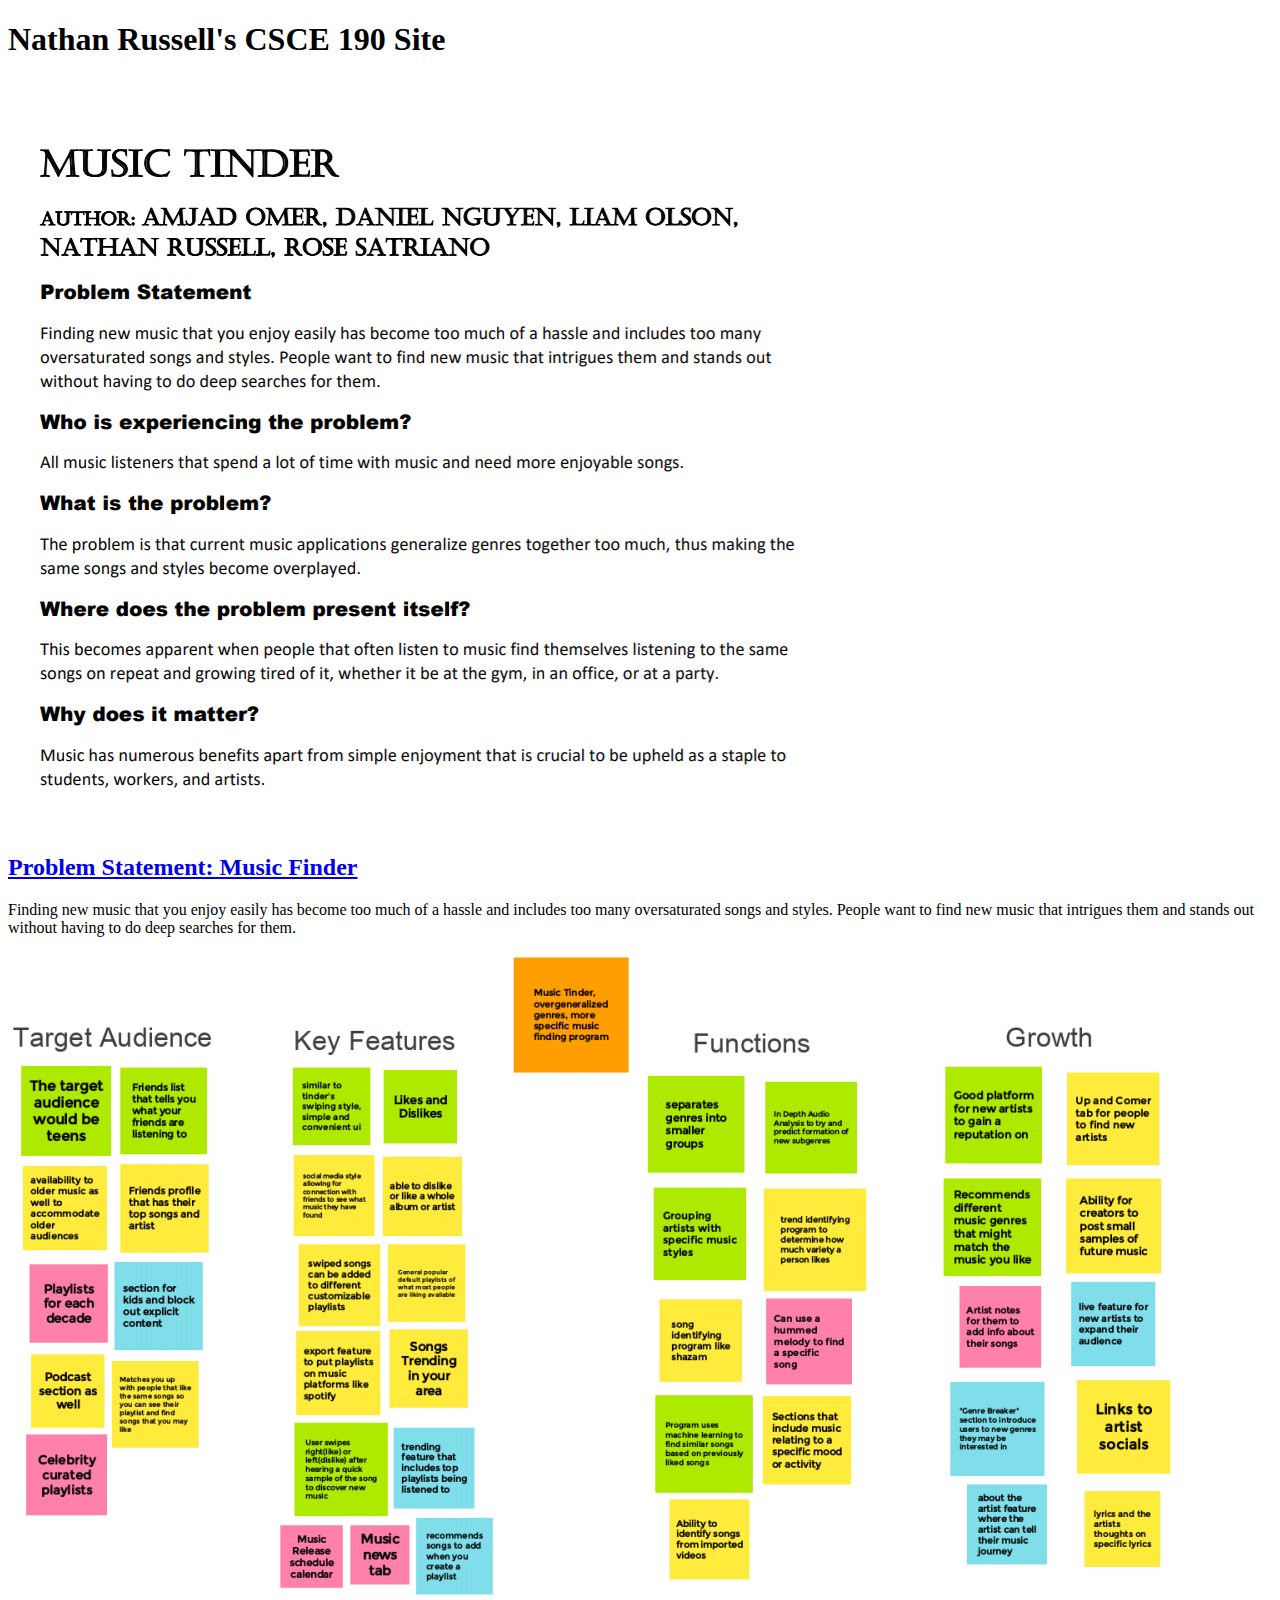
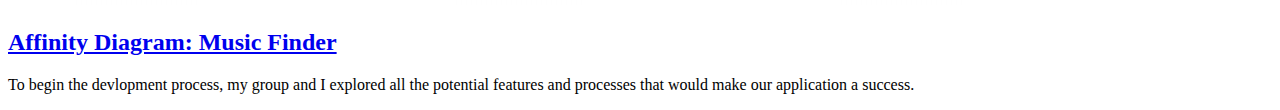
==== index.html @ 372deacf "Add files via upload" ====
<!DOCTYPE html>
<html>
    <head>
        <title>CSCE 190: Nathan Russell</title>
    </head>
    <body>
        <h1>Nathan Russell's CSCE 190 Site</h1>

        <!-- Problem Statement Assignment-->
        <section class="assignment">
            <a href="files/problem-statement.pdf"><img src="images/problem-statement.png"></a>
            <section class="ass-details">
                <a href="files/problem-statement.pdf"><h2>Problem Statement: Music Finder</h2></a>
                <p>
                    Finding new music that you enjoy easily has become too much of a hassle and includes too many
                    oversaturated songs and styles. People want to find new music that intrigues them and stands out
                    without having to do deep searches for them.
                </p>
            </section>

            <!-- Affinity Diagram Assignment-->
            <section class="assignment">
                <a href="files/affinity-diagram.pdf"><img src="images/affinity-diagram.png"></a>
                <section class="ass-details">
                    <a href="files/affinity-diagram.pdf"><h2>Affinity Diagram: Music Finder</h2></a>
                    <p>
                        To begin the devlopment process, my group and I explored all the potential features and processes
                        that would make our application a success.
                    </p>
                </section>
        </section>
    </body>
</html>
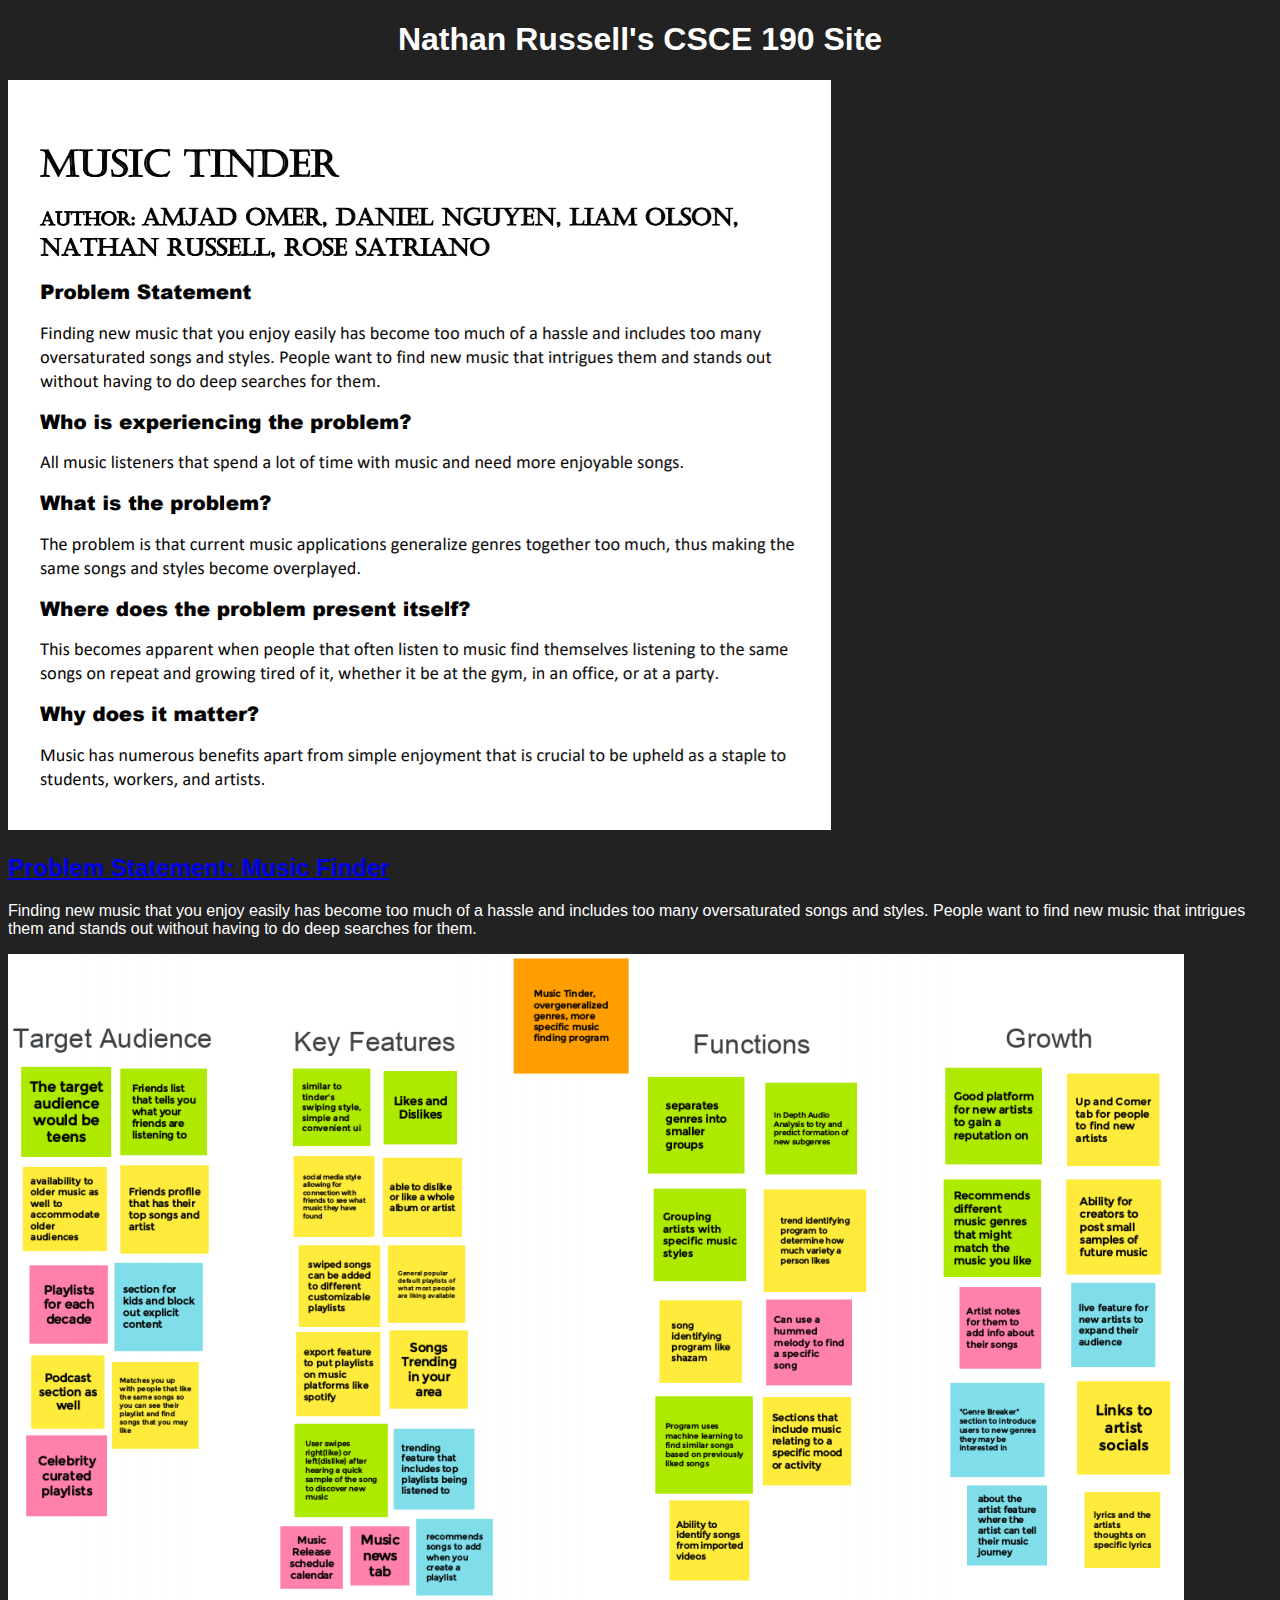
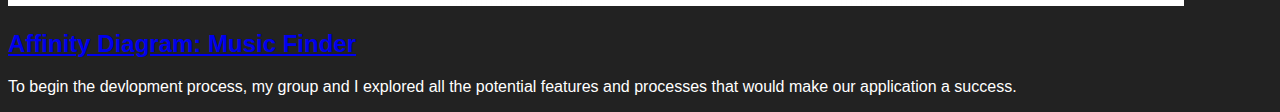
==== commit 098f81c1: "Add files via upload" ====
--- a/index.html
+++ b/index.html
@@ -2,6 +2,7 @@
 <html>
     <head>
         <title>CSCE 190: Nathan Russell</title>
+        <link rel="stylesheet" href="styles.css">
     </head>
     <body>
         <h1>Nathan Russell's CSCE 190 Site</h1>
--- a/styles.css
+++ b/styles.css
@@ -0,0 +1,13 @@
+body {
+    background: rgb(34, 34, 34);
+    font-family: Arial, Helvetica, sans-serif;
+}
+
+h1 {
+    color:white;
+    text-align: center;
+}
+
+section {
+    color:white;
+}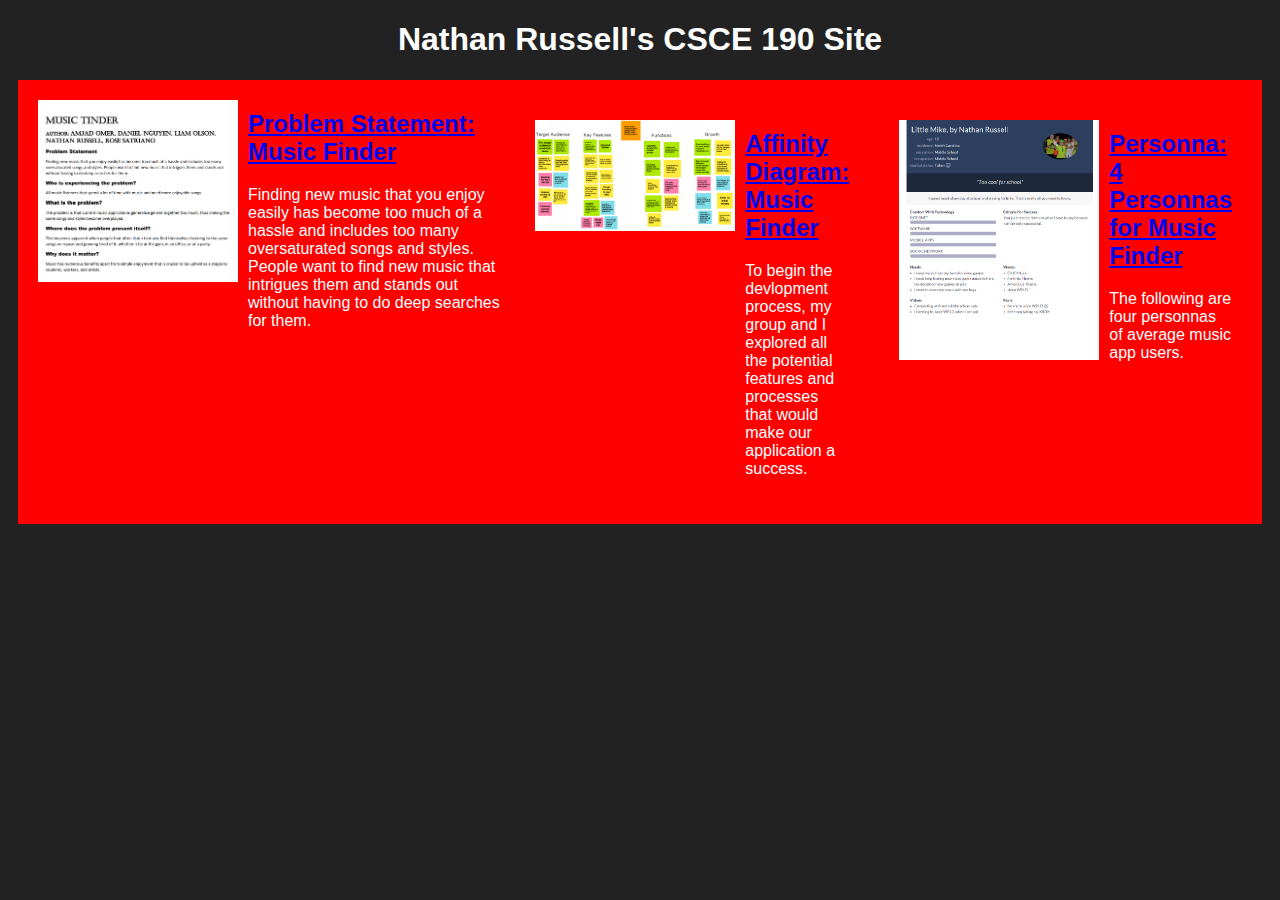
==== commit 1e7bbfa0: "Add files via upload" ====
--- a/index.html
+++ b/index.html
@@ -30,5 +30,16 @@
                     </p>
                 </section>
         </section>
+
+         <!-- Personna Assignment-->
+         <section class="assignment">
+            <a href="files/personna.pdf"><img src="images/personna.png"></a>
+            <section class="ass-details">
+                <a href="files/personna.pdf"><h2>Personna: 4 Personnas for Music Finder</h2></a>
+                <p>
+                    The following are four personnas of average music app users.
+                </p>
+            </section>
+    </section>
     </body>
 </html>--- a/styles.css
+++ b/styles.css
@@ -1,6 +1,18 @@
 body {
     background: rgb(34, 34, 34);
     font-family: Arial, Helvetica, sans-serif;
+}
+
+.assignment {
+    display:flex;
+    padding: 10px;
+    margin: 10px;
+    background:red;
+}
+
+.assignment img {
+    width: 200px;
+    padding: 10px;
 }
 
 h1 {
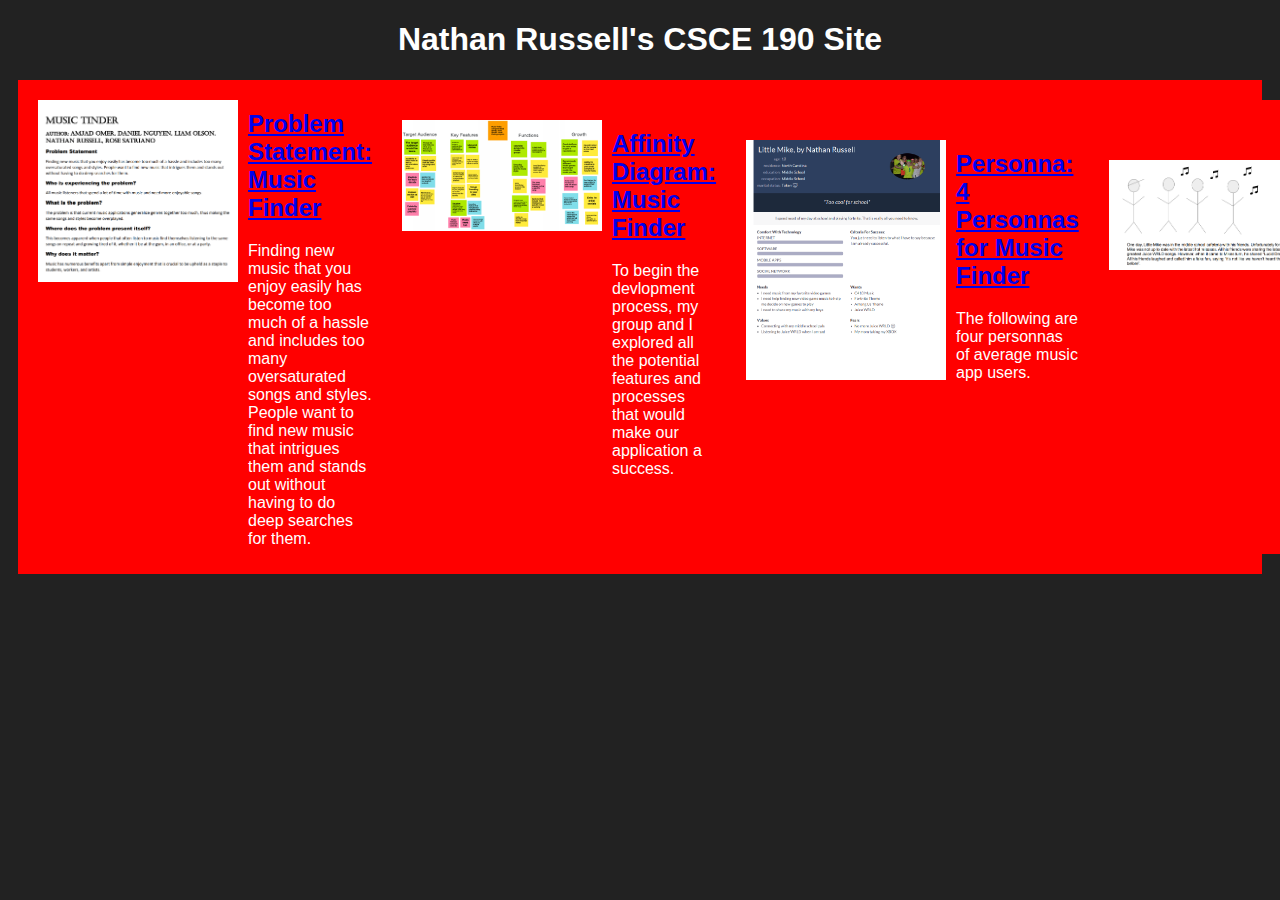
==== commit c46cac04: "Add files via upload" ====
--- a/index.html
+++ b/index.html
@@ -19,20 +19,19 @@
                 </p>
             </section>
 
-            <!-- Affinity Diagram Assignment-->
-            <section class="assignment">
-                <a href="files/affinity-diagram.pdf"><img src="images/affinity-diagram.png"></a>
-                <section class="ass-details">
-                    <a href="files/affinity-diagram.pdf"><h2>Affinity Diagram: Music Finder</h2></a>
-                    <p>
-                        To begin the devlopment process, my group and I explored all the potential features and processes
-                        that would make our application a success.
-                    </p>
-                </section>
-        </section>
+        <!-- Affinity Diagram Assignment-->
+        <section class="assignment">
+            <a href="files/affinity-diagram.pdf"><img src="images/affinity-diagram.png"></a>
+            <section class="ass-details">
+                <a href="files/affinity-diagram.pdf"><h2>Affinity Diagram: Music Finder</h2></a>
+                <p>
+                    To begin the devlopment process, my group and I explored all the potential features and processes
+                    that would make our application a success.
+                </p>
+            </section>
 
-         <!-- Personna Assignment-->
-         <section class="assignment">
+        <!-- Personna Assignment-->
+        <section class="assignment">
             <a href="files/personna.pdf"><img src="images/personna.png"></a>
             <section class="ass-details">
                 <a href="files/personna.pdf"><h2>Personna: 4 Personnas for Music Finder</h2></a>
@@ -40,6 +39,15 @@
                     The following are four personnas of average music app users.
                 </p>
             </section>
-    </section>
+
+        <!-- Story Board Assignment-->
+        <section class="assignment">
+            <a href="files/storyboard.pdf"><img src="images/storyboard.png"></a>
+            <section class="ass-details">
+                <a href="files/storyboard.pdf"><h2>Storyboard: 4 Stories for Music Finder</h2></a>
+                <p>
+                    The following are four stories of average music app users.
+                </p>
+            </section>
     </body>
 </html>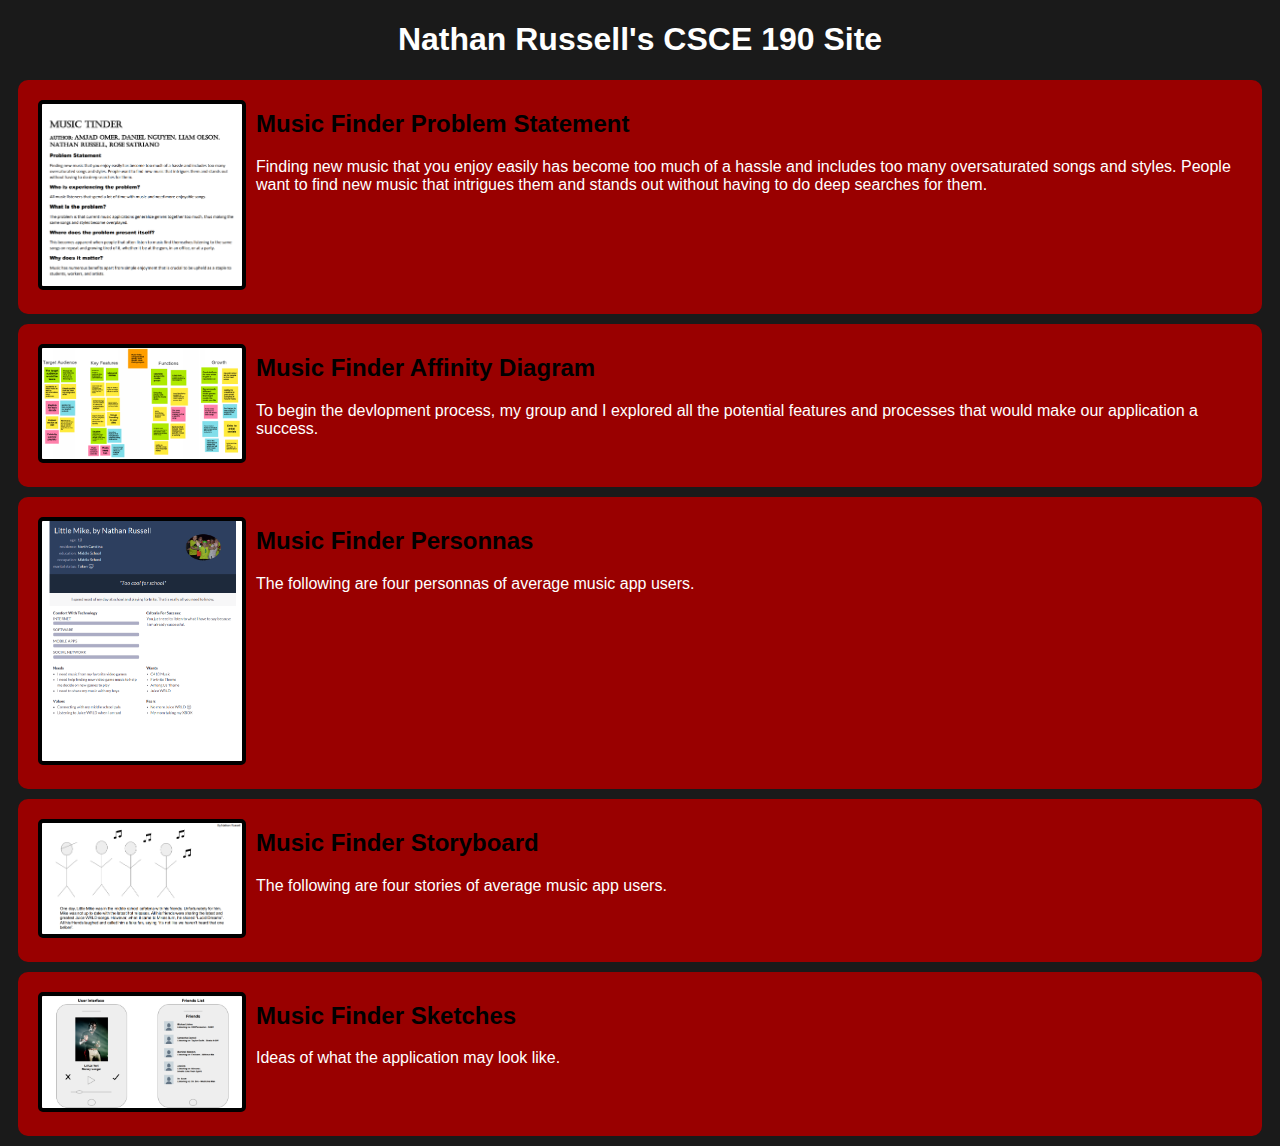
==== commit 5444a144: "Add files via upload" ====
--- a/index.html
+++ b/index.html
@@ -7,47 +7,62 @@
     <body>
         <h1>Nathan Russell's CSCE 190 Site</h1>
 
-        <!-- Problem Statement Assignment-->
+        <!-- Problem Statement Assignment -->
         <section class="assignment">
             <a href="files/problem-statement.pdf"><img src="images/problem-statement.png"></a>
             <section class="ass-details">
-                <a href="files/problem-statement.pdf"><h2>Problem Statement: Music Finder</h2></a>
+                <a href="files/problem-statement.pdf"><h2>Music Finder Problem Statement</h2></a>
                 <p>
                     Finding new music that you enjoy easily has become too much of a hassle and includes too many
                     oversaturated songs and styles. People want to find new music that intrigues them and stands out
                     without having to do deep searches for them.
                 </p>
             </section>
+        </section>
 
-        <!-- Affinity Diagram Assignment-->
+        <!-- Affinity Diagram Assignment -->
         <section class="assignment">
             <a href="files/affinity-diagram.pdf"><img src="images/affinity-diagram.png"></a>
             <section class="ass-details">
-                <a href="files/affinity-diagram.pdf"><h2>Affinity Diagram: Music Finder</h2></a>
+                <a href="files/affinity-diagram.pdf"><h2>Music Finder Affinity Diagram</h2></a>
                 <p>
                     To begin the devlopment process, my group and I explored all the potential features and processes
                     that would make our application a success.
                 </p>
             </section>
+        </section>
 
-        <!-- Personna Assignment-->
+        <!-- Personna Assignment -->
         <section class="assignment">
             <a href="files/personna.pdf"><img src="images/personna.png"></a>
             <section class="ass-details">
-                <a href="files/personna.pdf"><h2>Personna: 4 Personnas for Music Finder</h2></a>
+                <a href="files/personna.pdf"><h2>Music Finder Personnas</h2></a>
                 <p>
                     The following are four personnas of average music app users.
                 </p>
             </section>
+        </section>
 
-        <!-- Story Board Assignment-->
+        <!-- Story Board Assignment -->
         <section class="assignment">
             <a href="files/storyboard.pdf"><img src="images/storyboard.png"></a>
             <section class="ass-details">
-                <a href="files/storyboard.pdf"><h2>Storyboard: 4 Stories for Music Finder</h2></a>
+                <a href="files/storyboard.pdf"><h2>Music Finder Storyboard</h2></a>
                 <p>
                     The following are four stories of average music app users.
                 </p>
             </section>
+        </section>
+
+        <!-- Sketch Assignment -->
+        <section class="assignment">
+            <a href="files/sketches.pdf"><img src="images/sketches.png"></a>
+            <section class="ass-details">
+                <a href="files/sketches.pdf"><h2>Music Finder Sketches</h2></a>
+                <p>
+                    Ideas of what the application may look like.
+                </p>
+            </section>
+        </section>
     </body>
 </html>--- a/styles.css
+++ b/styles.css
@@ -1,18 +1,25 @@
 body {
-    background: rgb(34, 34, 34);
+    background:#1a1a1a;
     font-family: Arial, Helvetica, sans-serif;
 }
 
 .assignment {
-    display:flex;
+    display: flex;
     padding: 10px;
     margin: 10px;
-    background:red;
+    background:#990000;
+    border-radius: 10px;
 }
 
 .assignment img {
     width: 200px;
-    padding: 10px;
+    margin: 10px;
+    border: 4px solid #000000;
+    border-radius: 5px;
+}
+
+.assignment img:hover {
+    border: 4px dashed white;
 }
 
 h1 {
@@ -22,4 +29,13 @@
 
 section {
     color:white;
+}
+
+a {
+    text-decoration: none;
+    color:#000000;
+}
+
+a:hover {
+    color:white;
 }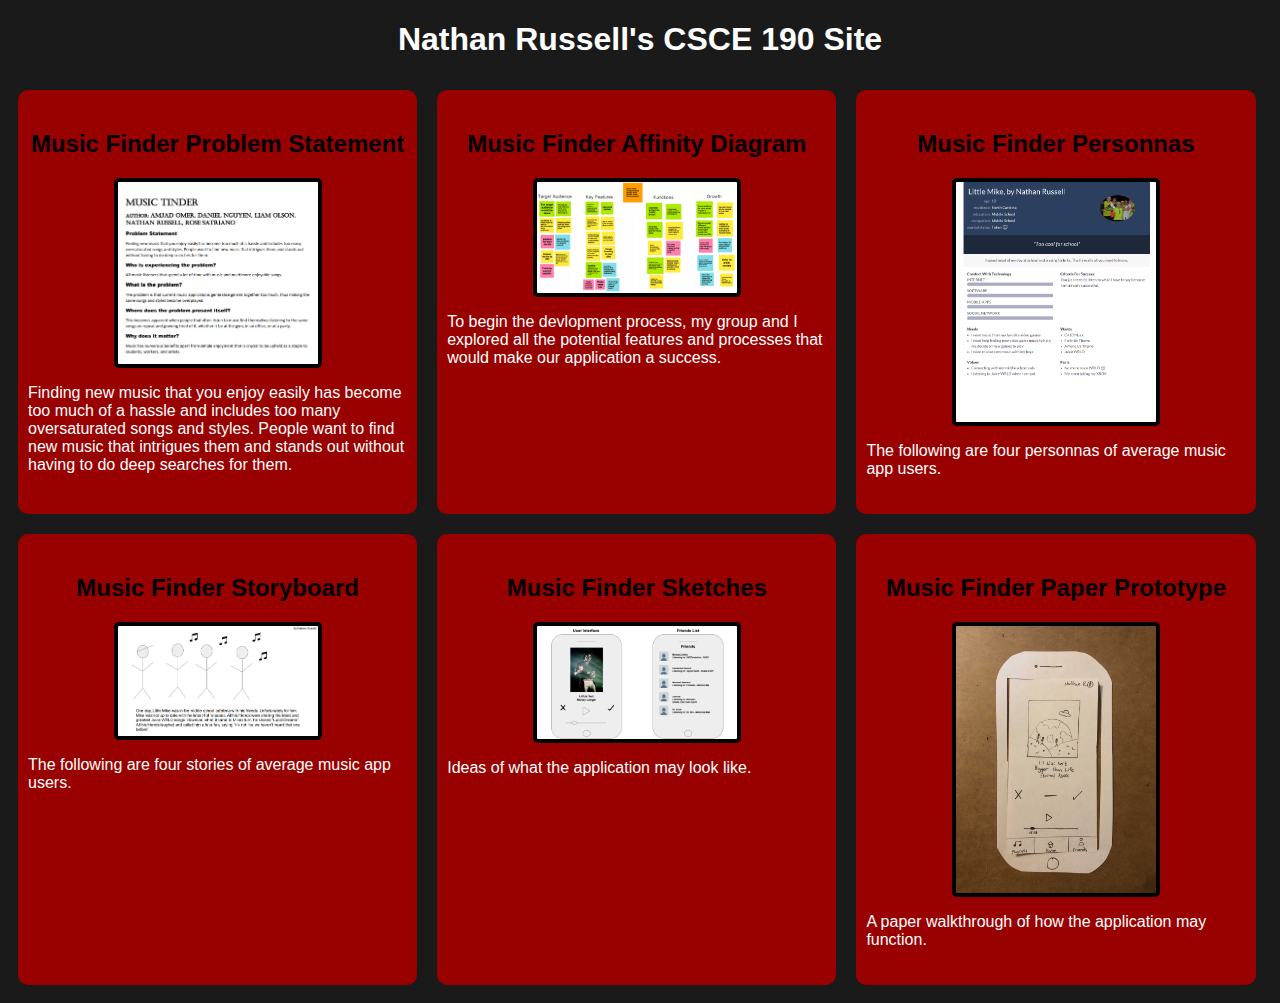
==== commit 0928eadb: "Add files via upload" ====
--- a/index.html
+++ b/index.html
@@ -1,68 +1,93 @@
 <!DOCTYPE html>
 <html>
-    <head>
-        <title>CSCE 190: Nathan Russell</title>
-        <link rel="stylesheet" href="styles.css">
-    </head>
-    <body>
-        <h1>Nathan Russell's CSCE 190 Site</h1>
+<head>
+    <title>CSCE 190: Nathan Russell</title>
+    <link rel="stylesheet" href="styles.css">
+</head>
+<body>
+    <h1>Nathan Russell's CSCE 190 Site</h1>
 
+    <div class="assignments">
         <!-- Problem Statement Assignment -->
         <section class="assignment">
-            <a href="files/problem-statement.pdf"><img src="images/problem-statement.png"></a>
-            <section class="ass-details">
-                <a href="files/problem-statement.pdf"><h2>Music Finder Problem Statement</h2></a>
-                <p>
-                    Finding new music that you enjoy easily has become too much of a hassle and includes too many
-                    oversaturated songs and styles. People want to find new music that intrigues them and stands out
-                    without having to do deep searches for them.
-                </p>
-            </section>
+            <a href="files/problem-statement.pdf">
+                <h2>Music Finder Problem Statement</h2>
+            </a>
+            <a href="files/problem-statement.pdf">
+                <img src="images/problem-statement.png">
+            </a>
+            <p>
+                Finding new music that you enjoy easily has become too much of a hassle and includes too many
+                oversaturated songs and styles. People want to find new music that intrigues them and stands out
+                without having to do deep searches for them.
+            </p>
         </section>
 
         <!-- Affinity Diagram Assignment -->
         <section class="assignment">
-            <a href="files/affinity-diagram.pdf"><img src="images/affinity-diagram.png"></a>
-            <section class="ass-details">
-                <a href="files/affinity-diagram.pdf"><h2>Music Finder Affinity Diagram</h2></a>
-                <p>
-                    To begin the devlopment process, my group and I explored all the potential features and processes
-                    that would make our application a success.
-                </p>
-            </section>
+            <a href="files/affinity-diagram.pdf">
+                <h2>Music Finder Affinity Diagram</h2>
+            </a>
+            <a href="files/affinity-diagram.pdf">
+                <img src="images/affinity-diagram.png">
+            </a>
+            <p>
+                To begin the devlopment process, my group and I explored all the potential features and processes
+                that would make our application a success.
+            </p>
         </section>
 
         <!-- Personna Assignment -->
         <section class="assignment">
-            <a href="files/personna.pdf"><img src="images/personna.png"></a>
-            <section class="ass-details">
-                <a href="files/personna.pdf"><h2>Music Finder Personnas</h2></a>
-                <p>
-                    The following are four personnas of average music app users.
-                </p>
-            </section>
+            <a href="files/personna.pdf">
+                <h2>Music Finder Personnas</h2>
+            </a>
+            <a href="files/personna.pdf">
+                <img src="images/personna.png">
+            </a>
+            <p>
+                The following are four personnas of average music app users.
+            </p>
         </section>
 
         <!-- Story Board Assignment -->
         <section class="assignment">
-            <a href="files/storyboard.pdf"><img src="images/storyboard.png"></a>
-            <section class="ass-details">
-                <a href="files/storyboard.pdf"><h2>Music Finder Storyboard</h2></a>
-                <p>
-                    The following are four stories of average music app users.
-                </p>
-            </section>
+            <a href="files/storyboard.pdf">
+                <h2>Music Finder Storyboard</h2>
+            </a>
+            <a href="files/storyboard.pdf">
+                <img src="images/storyboard.png">
+            </a>
+            <p>
+                The following are four stories of average music app users.
+            </p>
         </section>
 
         <!-- Sketch Assignment -->
         <section class="assignment">
-            <a href="files/sketches.pdf"><img src="images/sketches.png"></a>
-            <section class="ass-details">
-                <a href="files/sketches.pdf"><h2>Music Finder Sketches</h2></a>
-                <p>
-                    Ideas of what the application may look like.
-                </p>
-            </section>
+            <a href="files/sketches.pdf">
+                <h2>Music Finder Sketches</h2>
+            </a>
+            <a href="files/sketches.pdf">
+                <img src="images/sketches.png">
+            </a>
+            <p>
+                Ideas of what the application may look like.
+            </p>
         </section>
-    </body>
+
+        <!-- Prototype Assignment -->
+        <section class="assignment">
+            <a href="https://www.youtube.com/watch?v=Uifca8FXVuw">
+                <h2>Music Finder Paper Prototype</h2>
+            </a>
+            <a href="https://www.youtube.com/watch?v=Uifca8FXVuw">
+                <img src="images/paper-prototype.jpg">
+            </a>
+            <p>
+                A paper walkthrough of how the application may function.
+            </p>
+        </section>
+    </div>
+</body>
 </html>--- a/styles.css
+++ b/styles.css
@@ -3,10 +3,16 @@
     font-family: Arial, Helvetica, sans-serif;
 }
 
+.assignments {
+    display: flex;
+    flex-wrap: wrap;
+}
+
 .assignment {
-    display: flex;
+    width: 30%;
     padding: 10px;
     margin: 10px;
+    padding: 20px 10px;
     background:#990000;
     border-radius: 10px;
 }
@@ -16,6 +22,8 @@
     margin: 10px;
     border: 4px solid #000000;
     border-radius: 5px;
+    display: block;
+    margin: auto;
 }
 
 .assignment img:hover {
@@ -24,6 +32,10 @@
 
 h1 {
     color:white;
+    text-align: center;
+}
+
+h2 {
     text-align: center;
 }
 
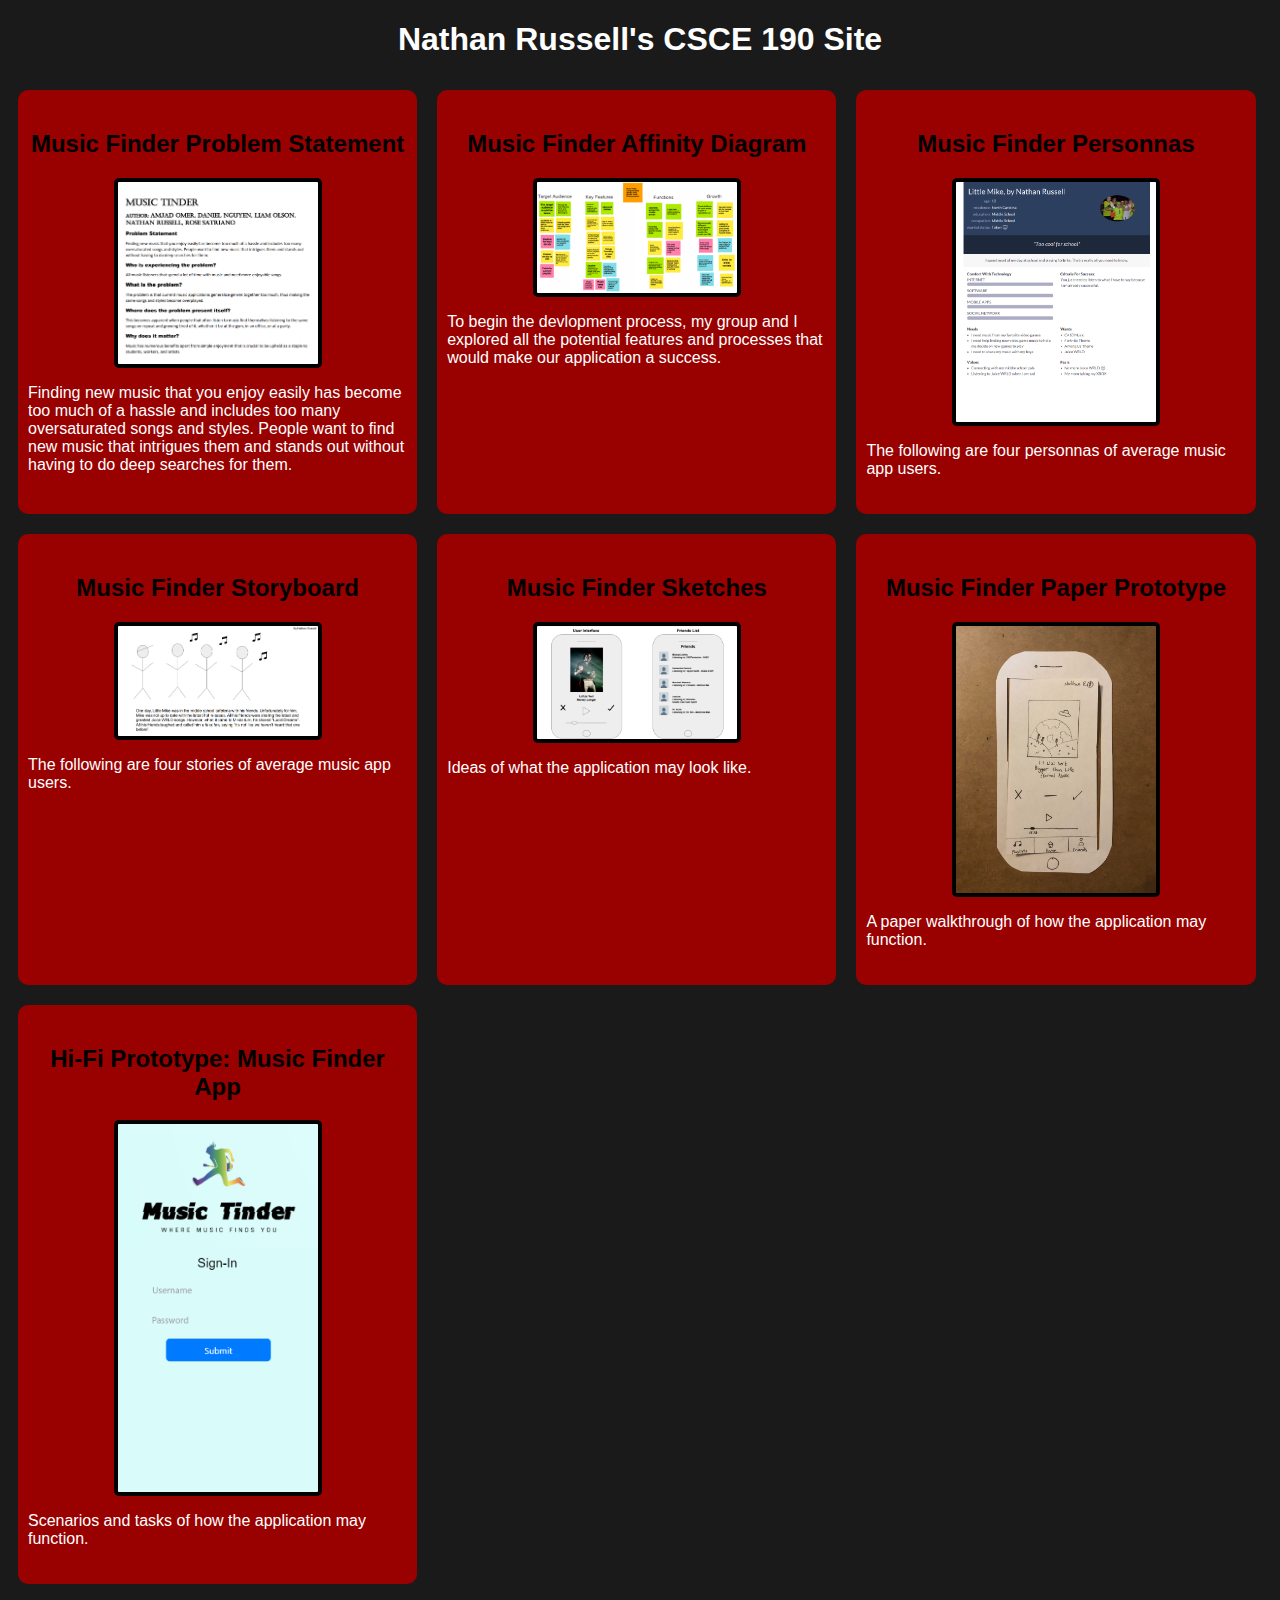
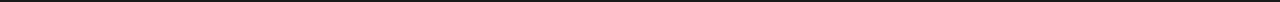
==== commit c3cd6059: "Add files via upload" ====
--- a/index.html
+++ b/index.html
@@ -88,6 +88,19 @@
                 A paper walkthrough of how the application may function.
             </p>
         </section>
+
+        <!-- Hi-Fi Prototype Assignment -->
+        <section class="assignment">
+            <a href="files/Hi-Fi Prototype/index.html">
+                <h2>Hi-Fi Prototype: Music Finder App</h2>
+            </a>
+            <a href="files/Hi-Fi Prototype/index.html">
+                <img src="images/hi-fi-prototype.png">
+            </a>
+            <p>
+                Scenarios and tasks of how the application may function.
+            </p>
+        </section>
     </div>
 </body>
 </html>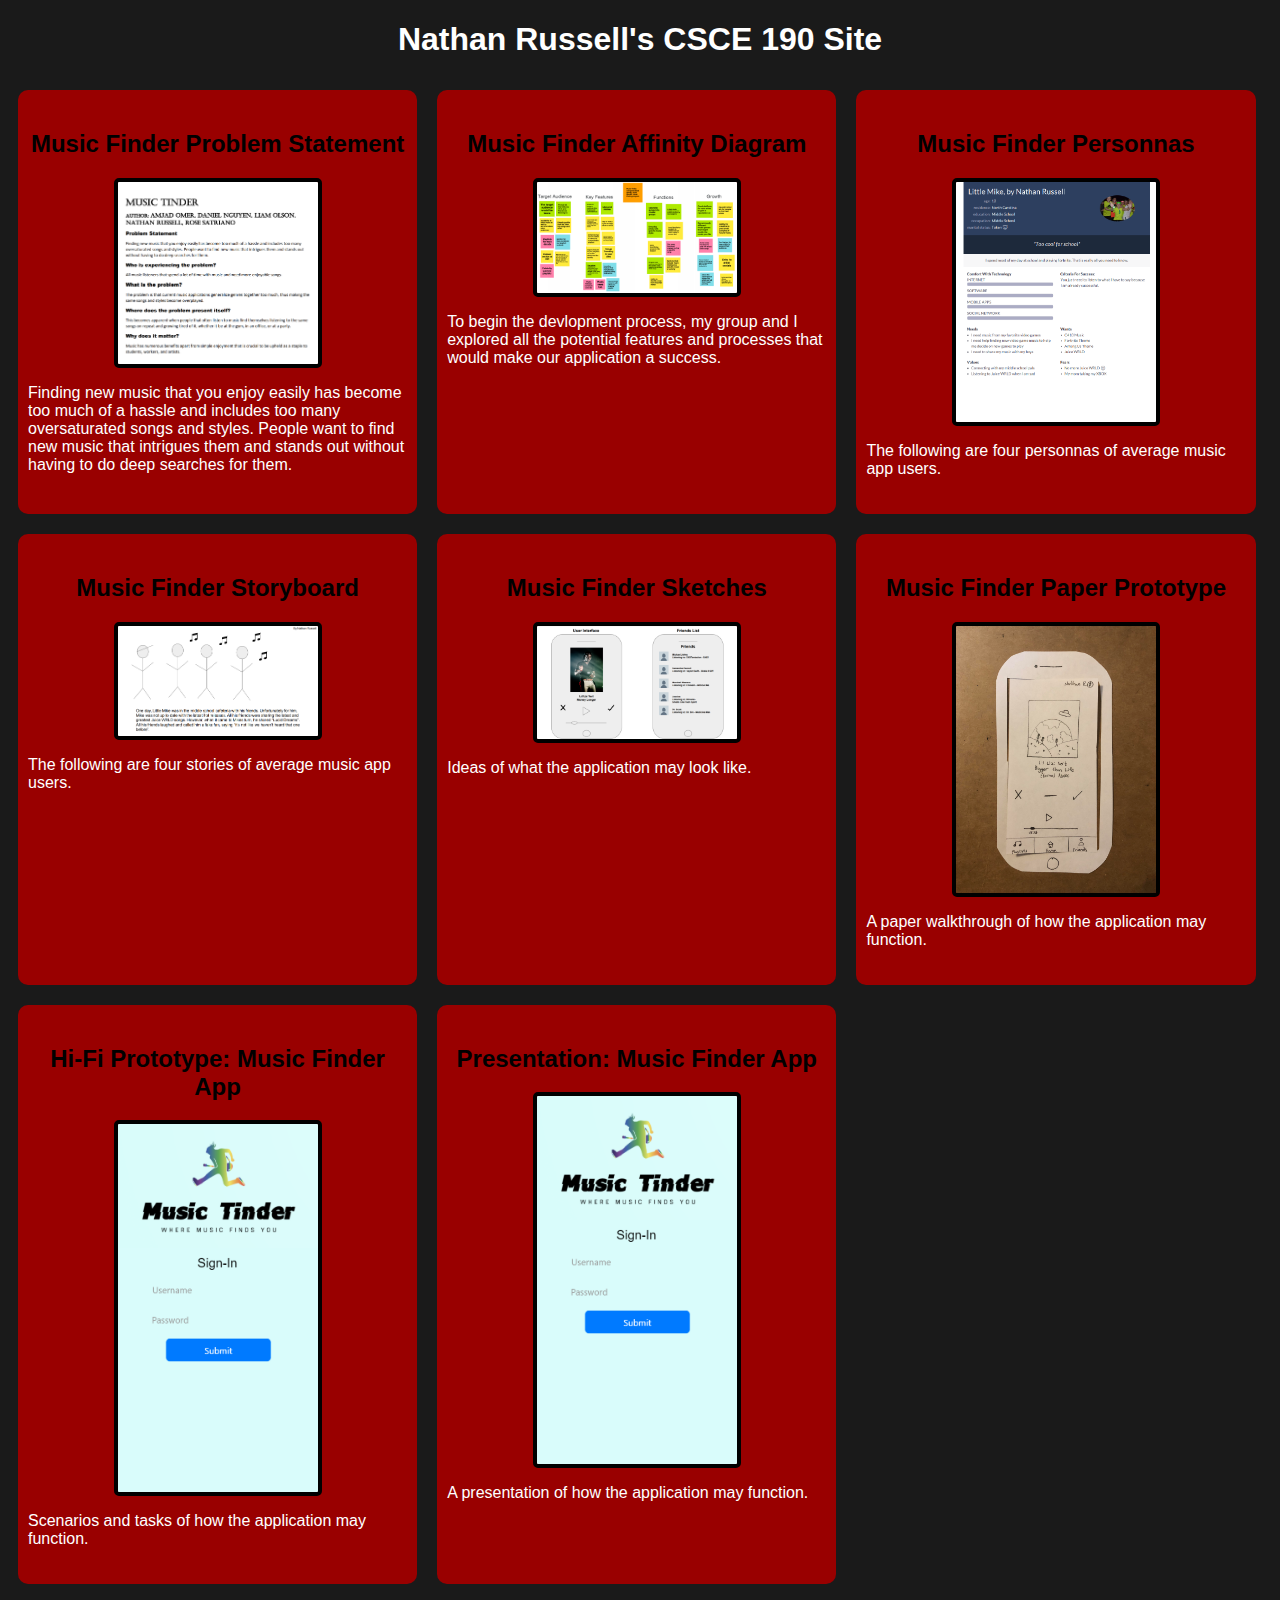
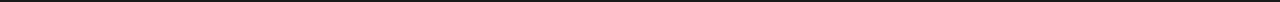
==== commit 95c9e658: "Add files via upload" ====
--- a/index.html
+++ b/index.html
@@ -101,6 +101,19 @@
                 Scenarios and tasks of how the application may function.
             </p>
         </section>
+
+        <!-- Final Presentation Assignment -->
+        <section class="assignment">
+            <a href="https://youtu.be/rDg409cL2nQ">
+                <h2>Presentation: Music Finder App</h2>
+            </a>
+            <a href="https://youtu.be/rDg409cL2nQ">
+                <img src="images/hi-fi-prototype.png">
+            </a>
+            <p>
+                A presentation of how the application may function.
+            </p>
+        </section>
     </div>
 </body>
 </html>